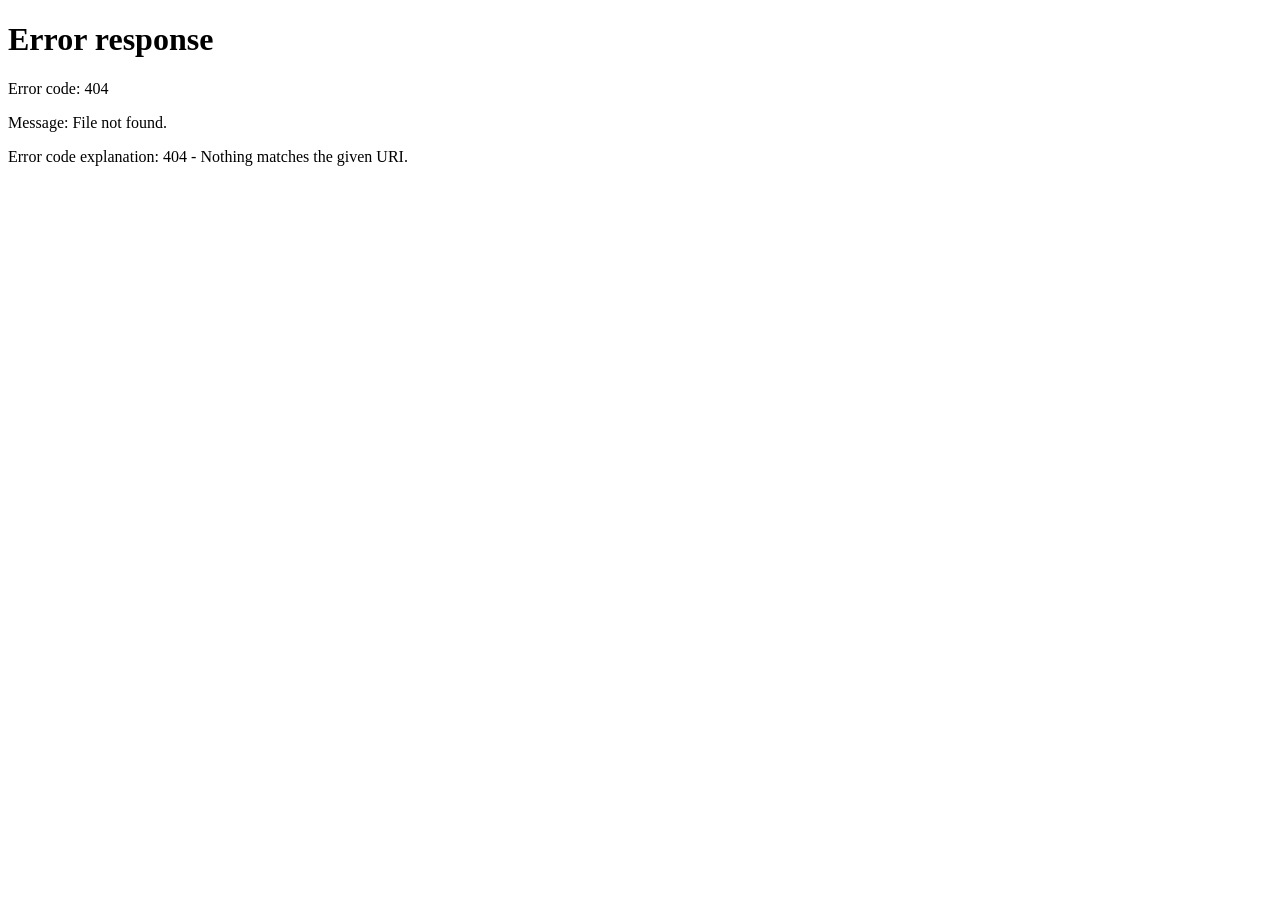
==== index.html @ 85f84c02 "add landing page (CZ verze) with shared design from zvidave.cz - root index.html with browser-langua" ====
<!DOCTYPE html>
<html lang="cs">
<head>
  <meta charset="UTF-8">
  <meta name="viewport" content="width=device-width, initial-scale=1.0">
  <title>Zvídavě</title>
  <script>
    (function () {
      var supported = ['cs', 'en', 'uk', 'fr'];
      var lang = (navigator.language || navigator.userLanguage || 'cs').split('-')[0].toLowerCase();
      var target = supported.indexOf(lang) !== -1 ? lang : 'cs';
      window.location.replace('/' + target + '/');
    })();
  </script>
  <noscript>
    <meta http-equiv="refresh" content="0; url=/cs/">
  </noscript>
</head>
<body>
  <p><a href="/cs/">Pokračujte na českou verzi</a></p>
</body>
</html>
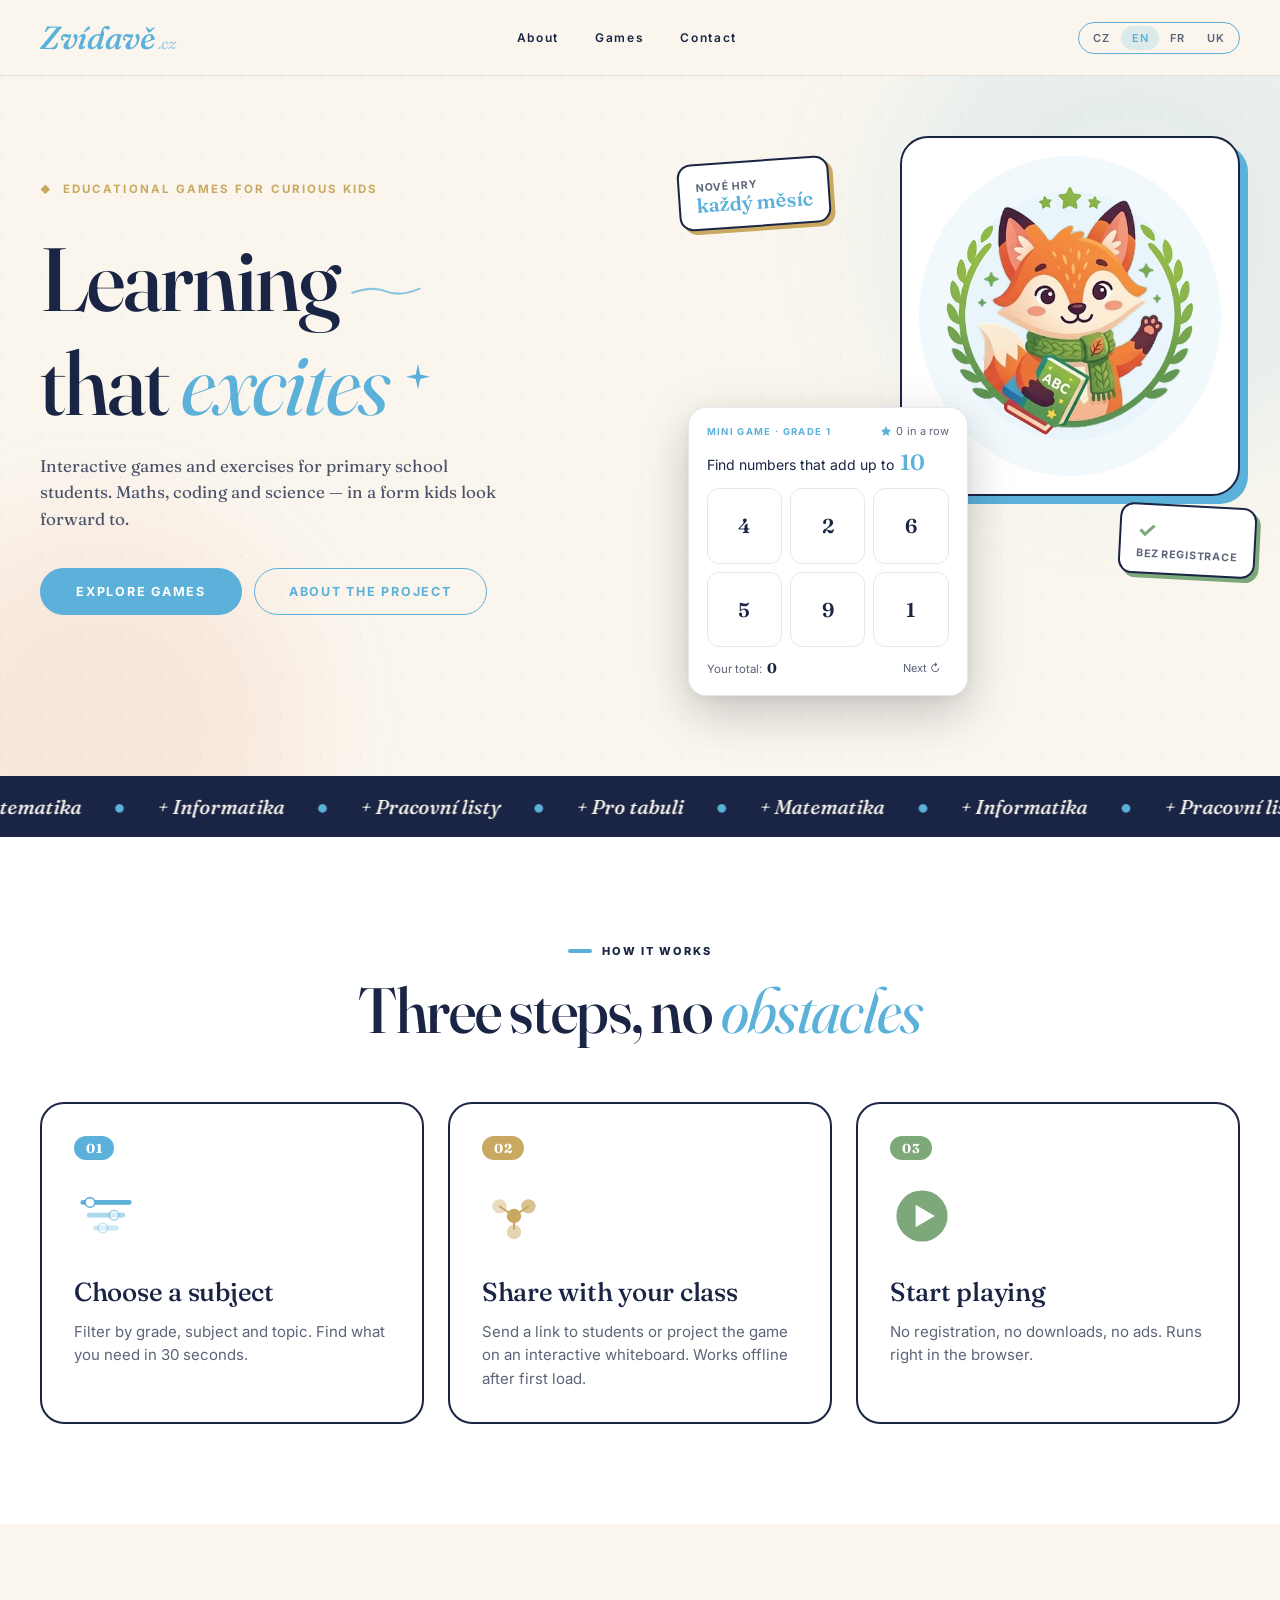
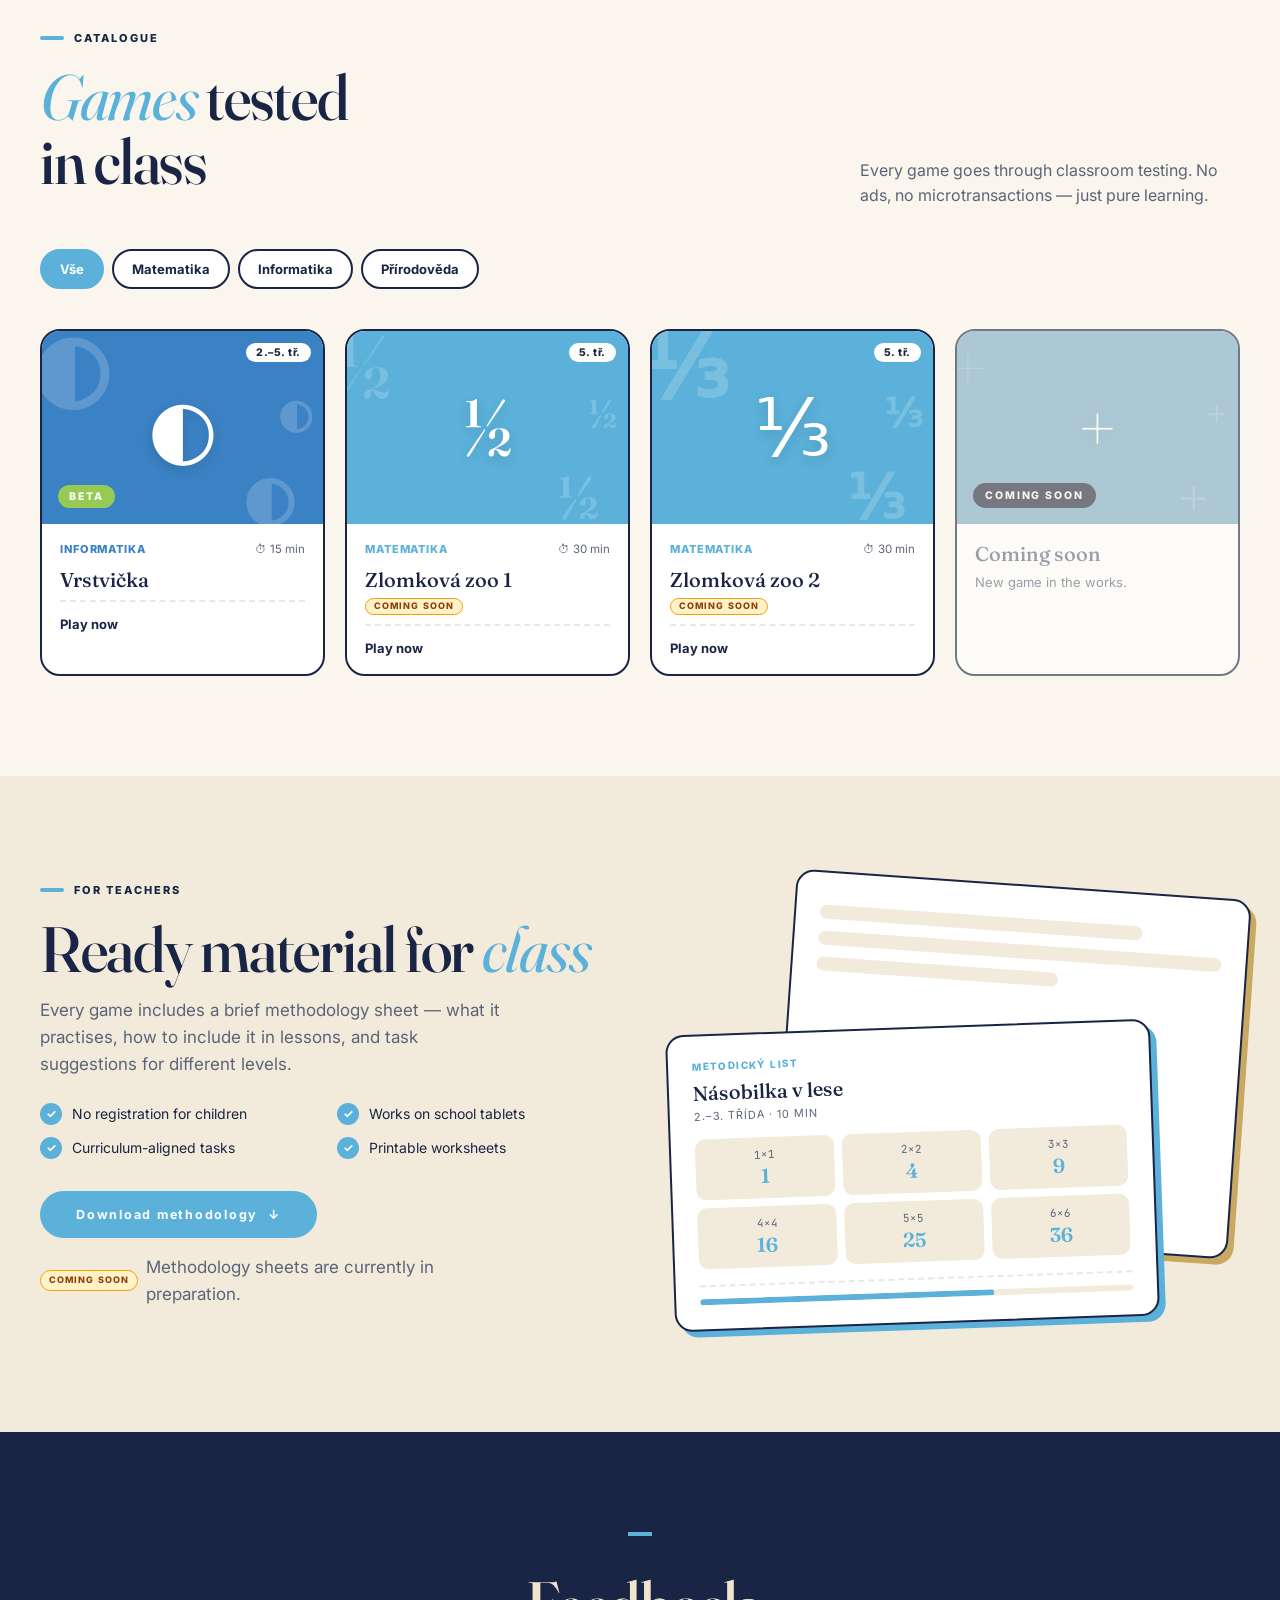
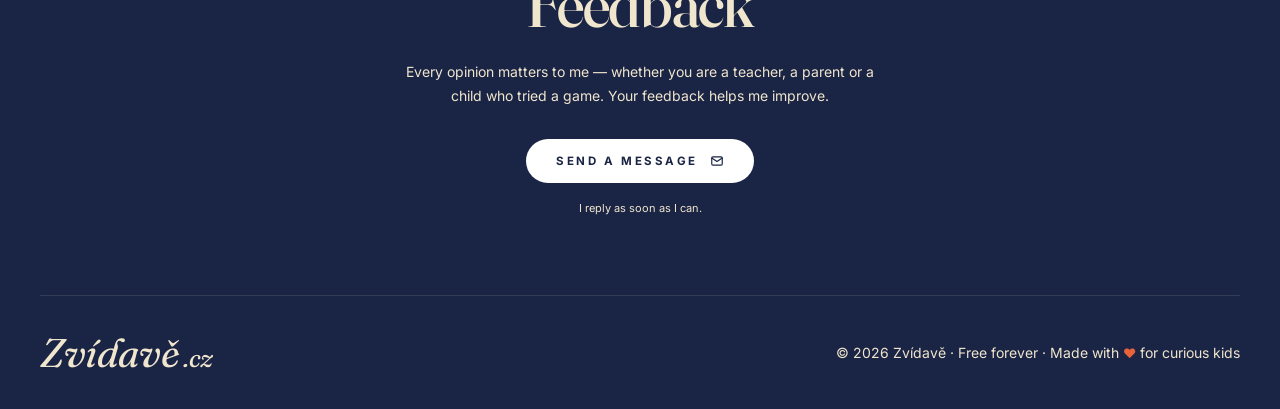
==== commit 7503cfa8: "Add favicon (fox icon) to all HTML pages Adds <link rel="icon"> and <link rel="apple-touch-icon"> po" ====
--- a/index.html
+++ b/index.html
@@ -12,6 +12,8 @@
       window.location.replace('/' + target + '/');
     })();
   </script>
+  <link rel="icon" type="image/png" href="/assets/img/hero-fox.png">
+  <link rel="apple-touch-icon" href="/assets/img/hero-fox.png">
   <noscript>
     <meta http-equiv="refresh" content="0; url=/cs/">
   </noscript>
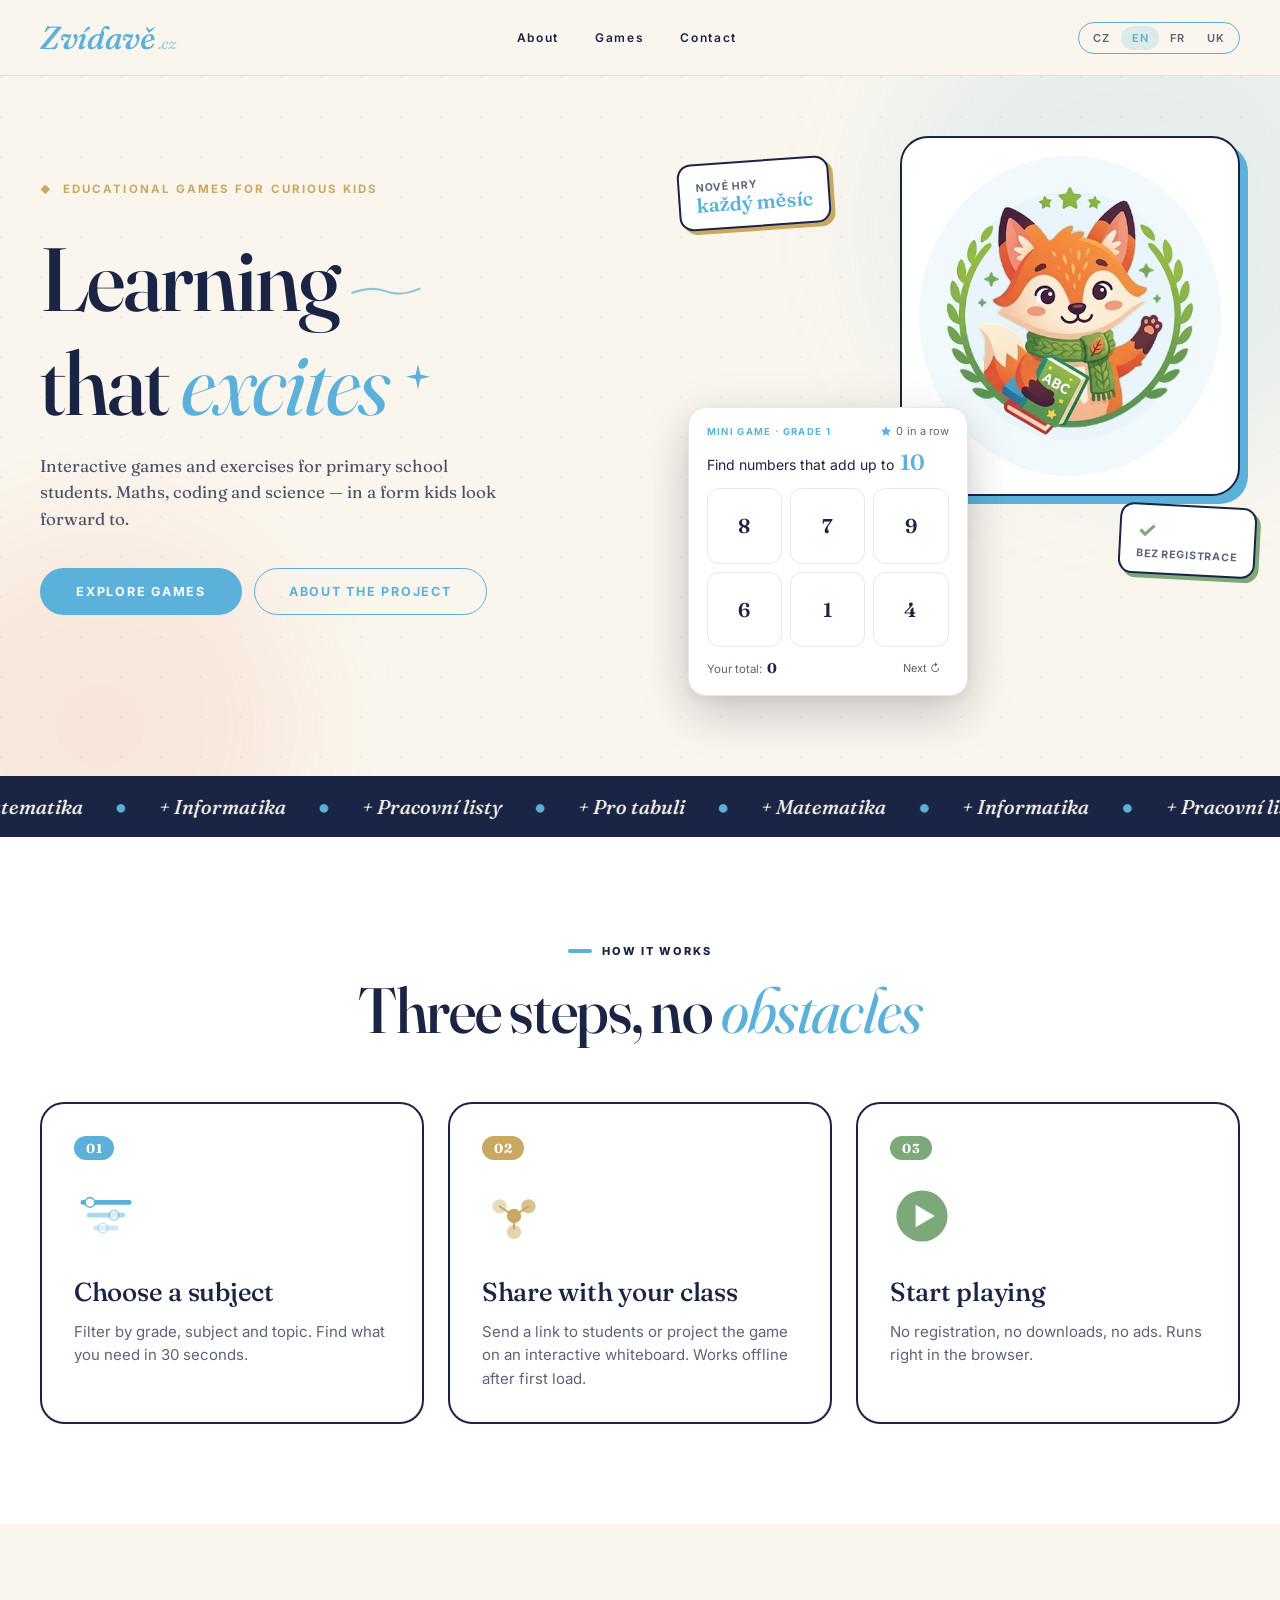
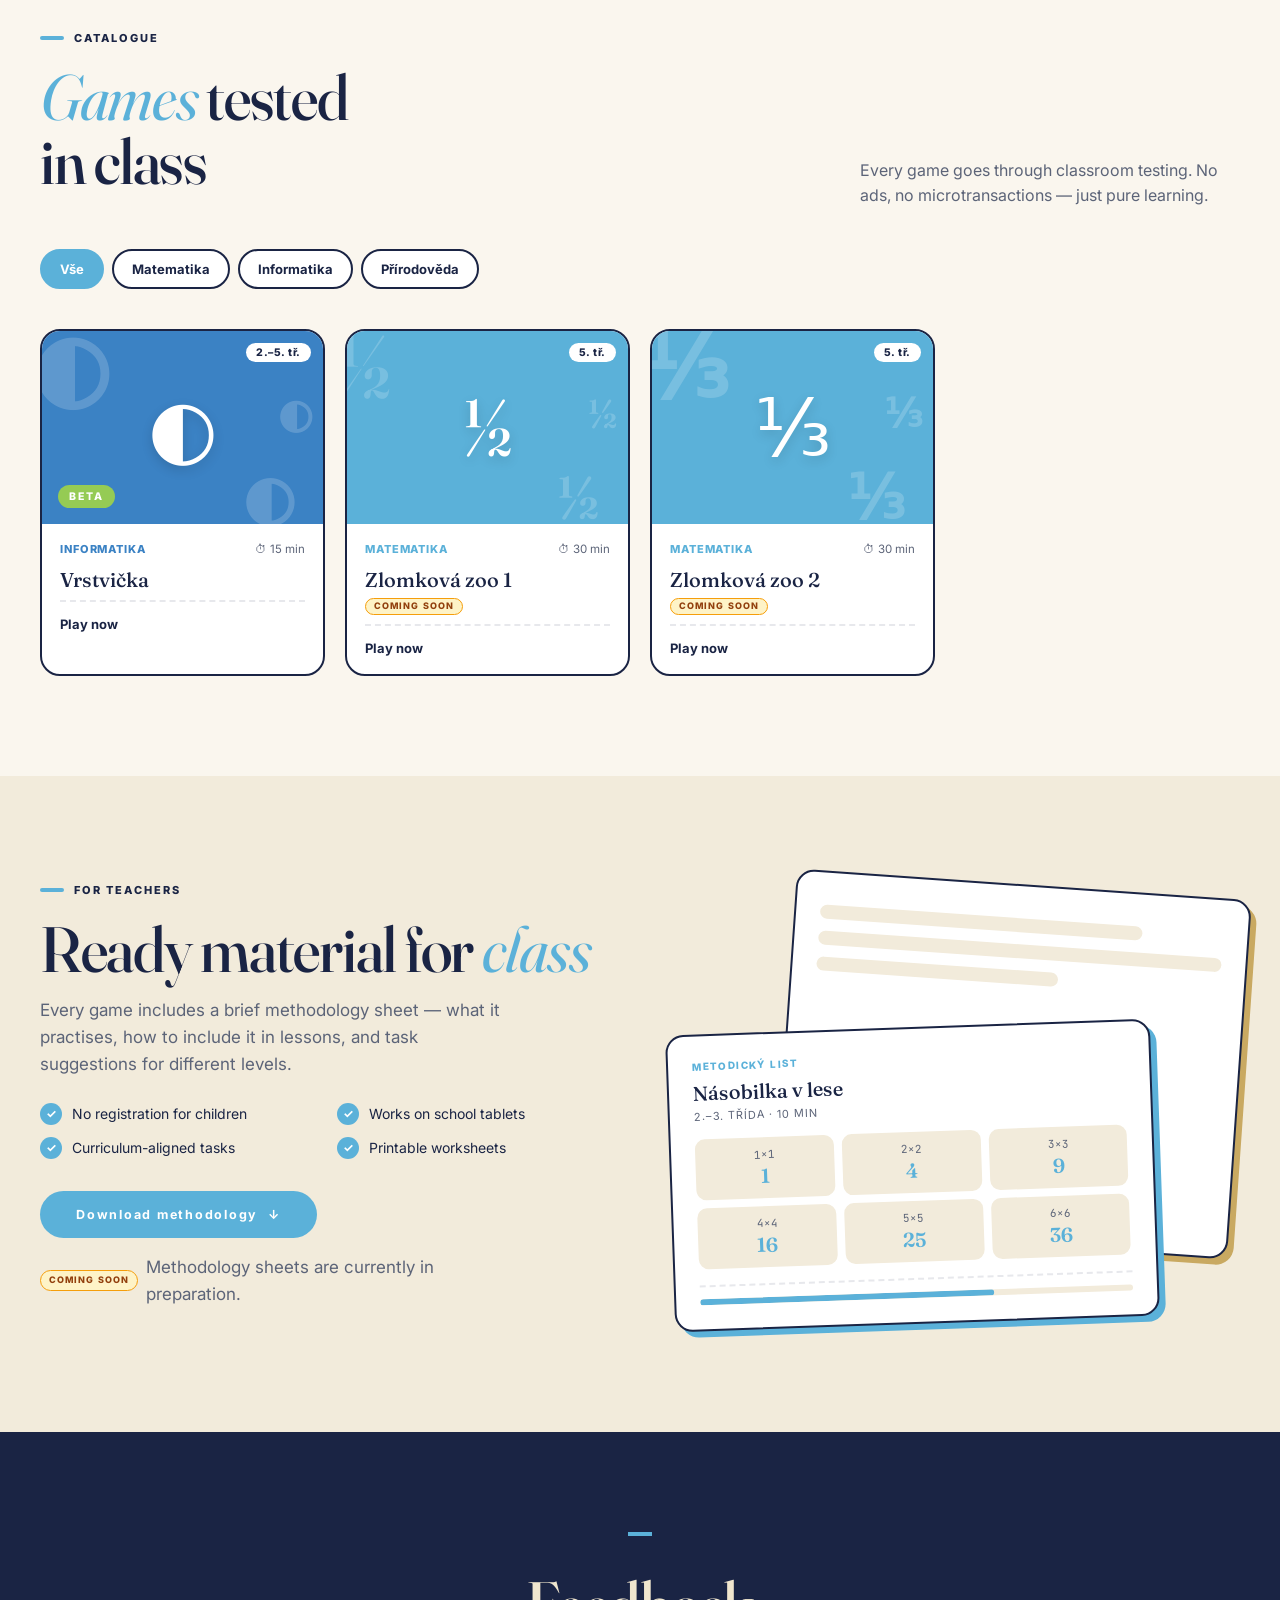
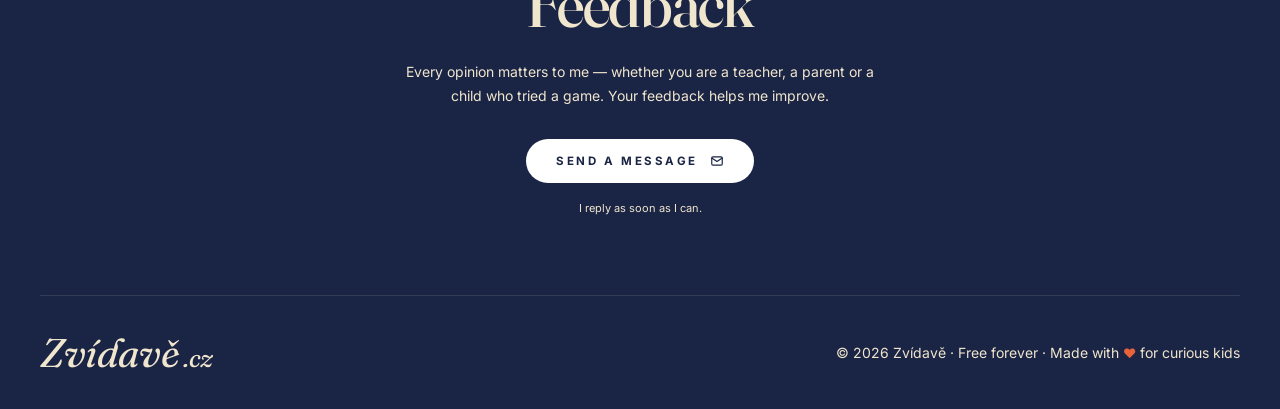
==== commit 499fd3af: "Add canonical tags to all production HTML pages Prevents Google from indexing barhlink.github.io ins" ====
--- a/index.html
+++ b/index.html
@@ -14,6 +14,7 @@
   </script>
   <link rel="icon" type="image/png" href="/assets/img/hero-fox.png">
   <link rel="apple-touch-icon" href="/assets/img/hero-fox.png">
+  <link rel="canonical" href="https://zvidave.cz/">
   <noscript>
     <meta http-equiv="refresh" content="0; url=/cs/">
   </noscript>
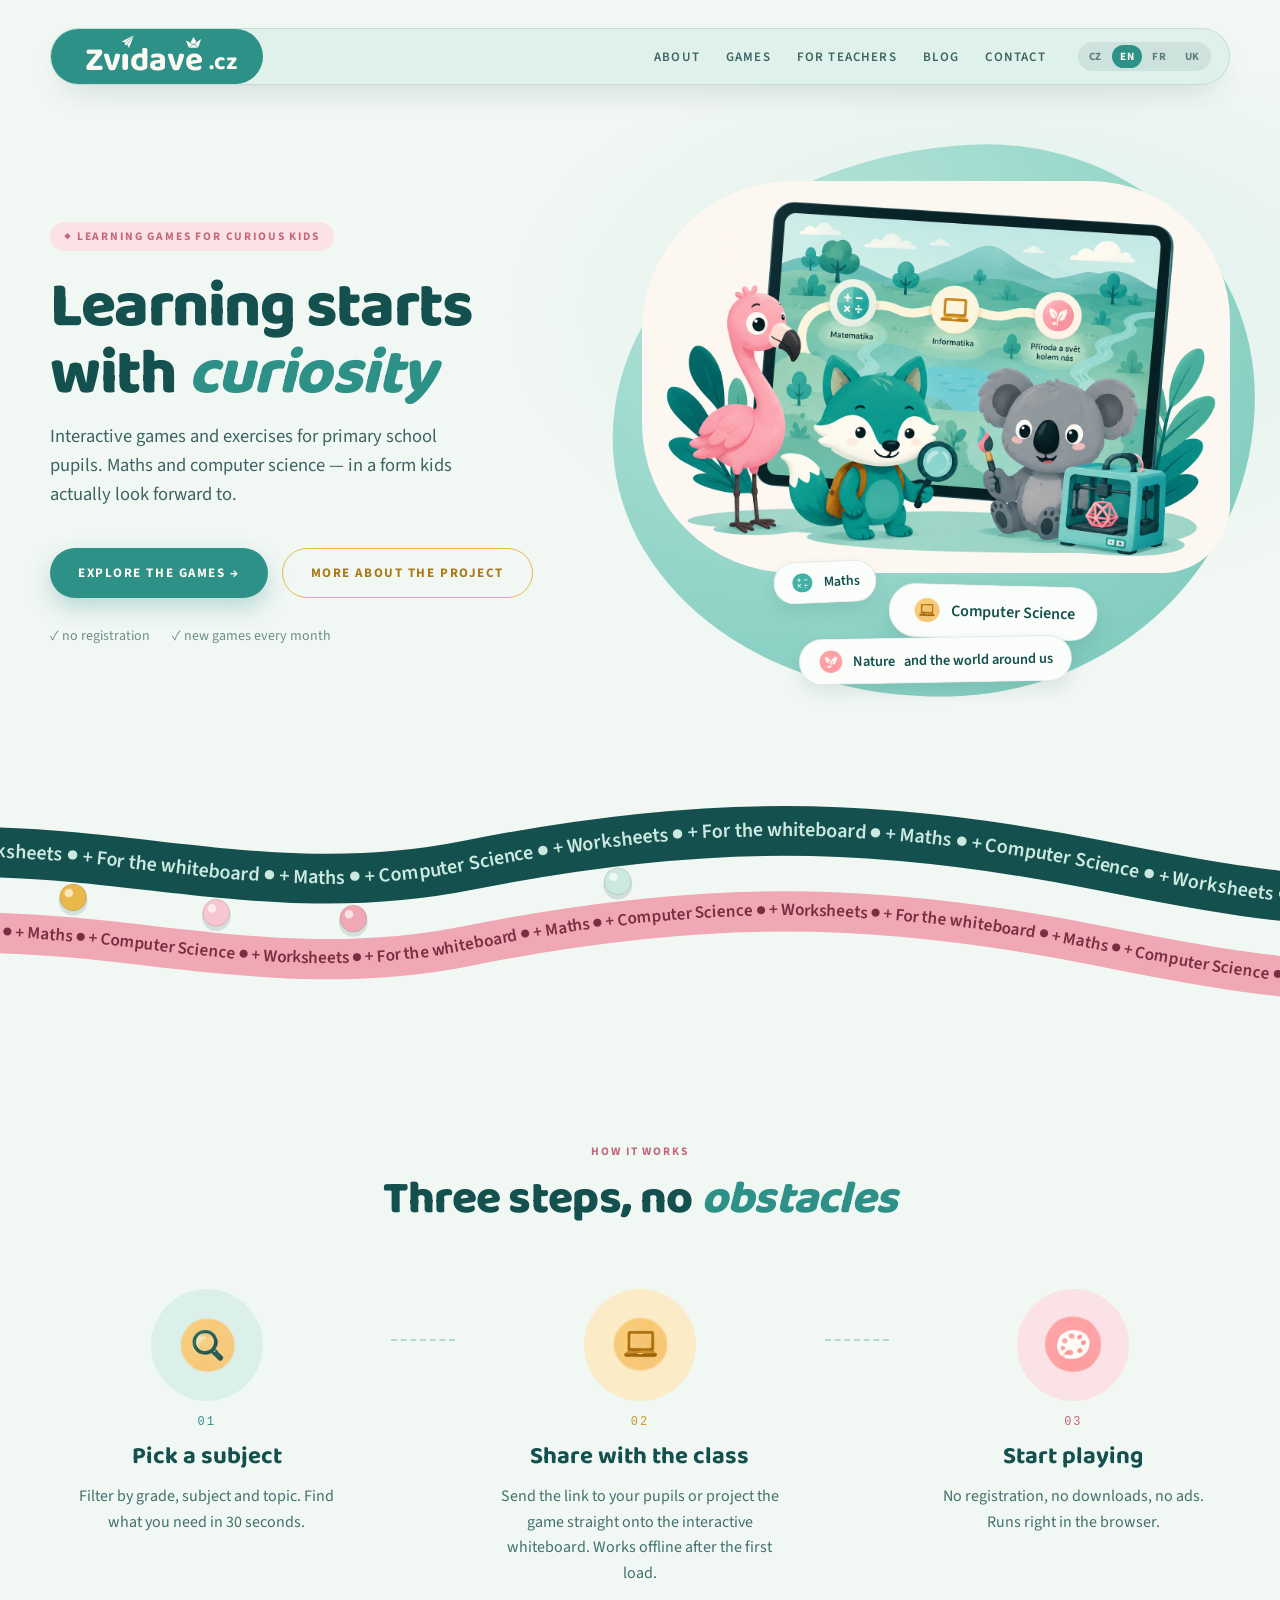
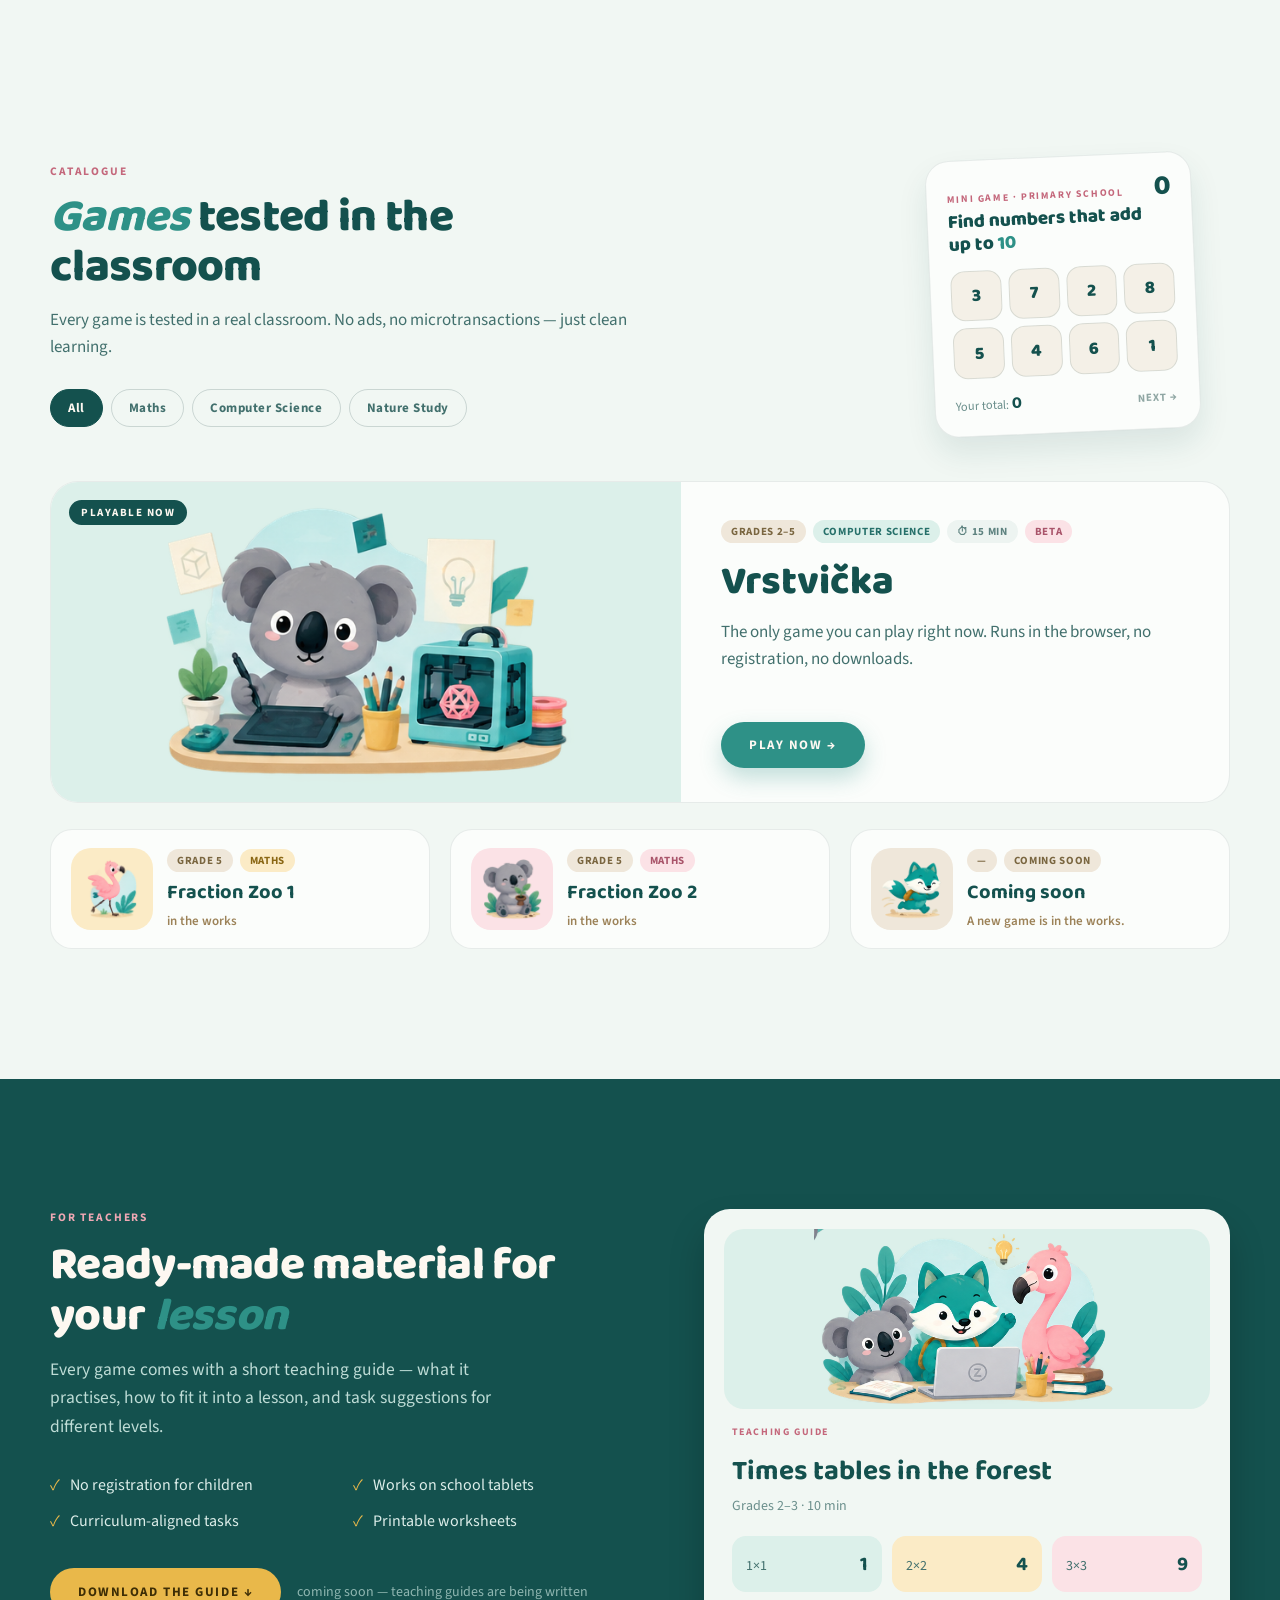
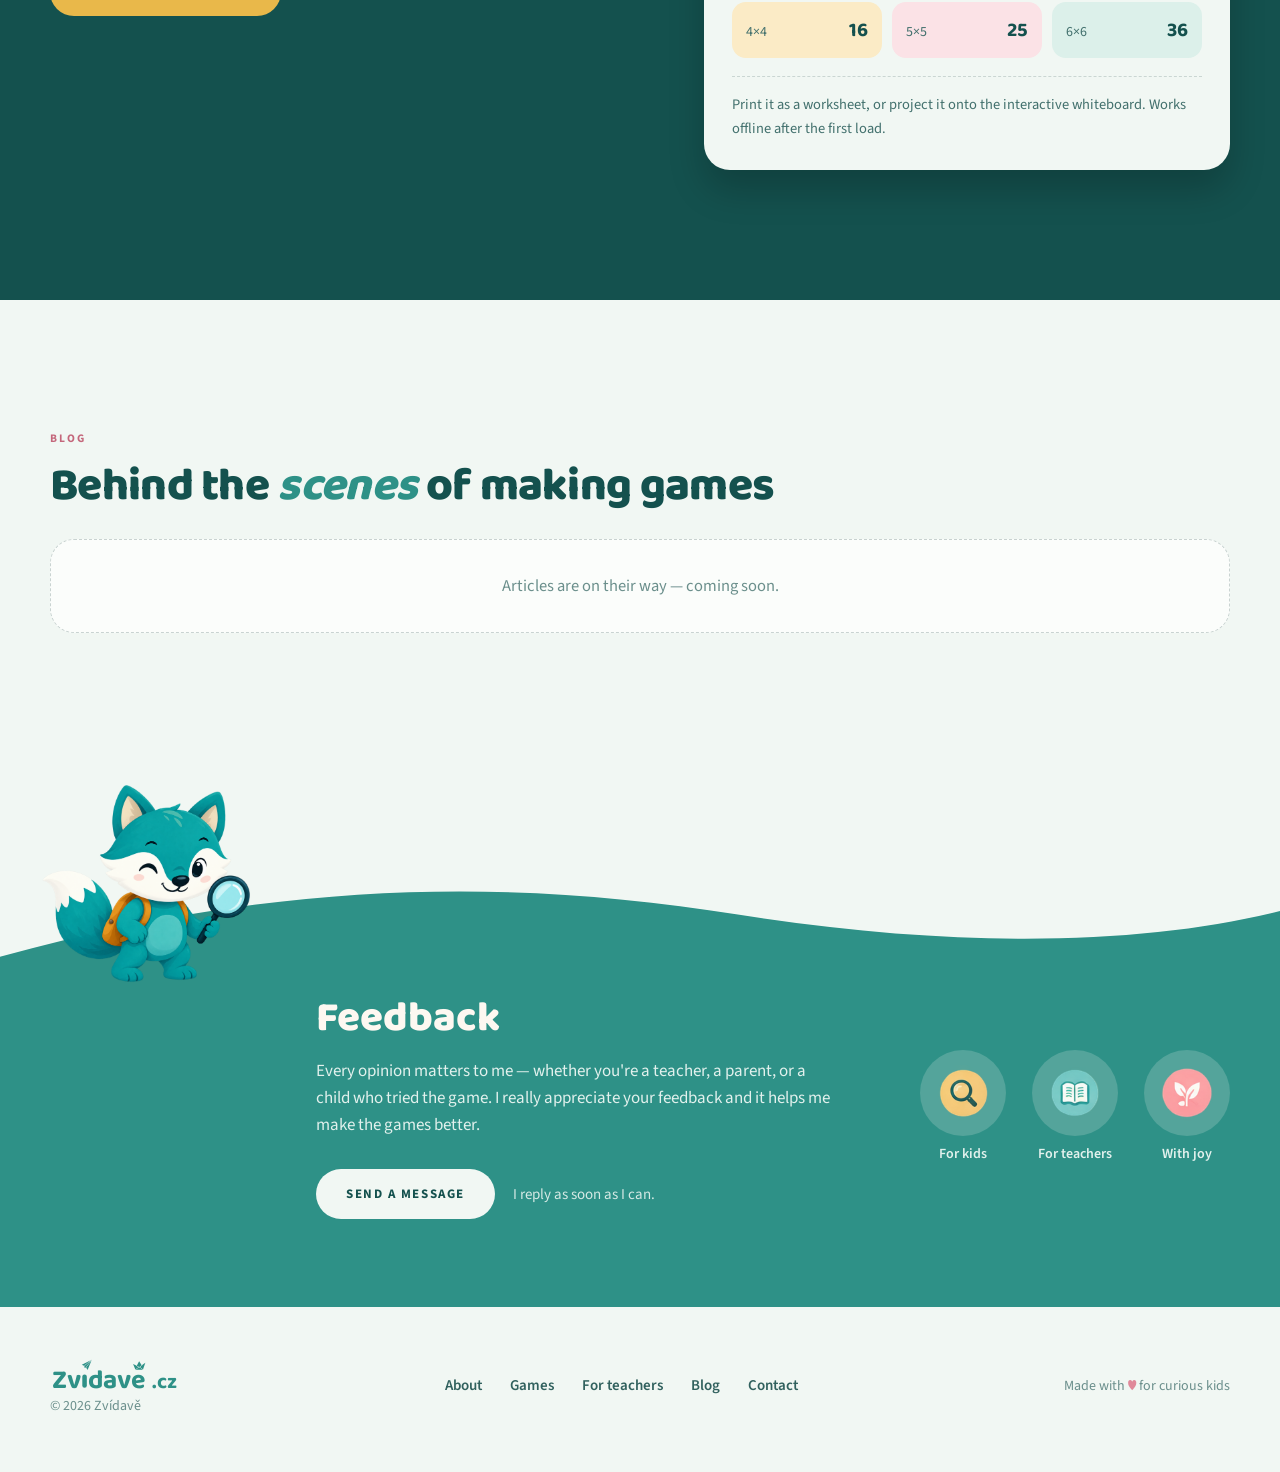
==== commit f61437d7: "Add favicon and apple-touch-icon from the favicon design Same favicon assets as the Redesign-Zvidave" ====
--- a/index.html
+++ b/index.html
@@ -4,6 +4,11 @@
   <meta charset="UTF-8">
   <meta name="viewport" content="width=device-width, initial-scale=1.0">
   <title>Zvídavě</title>
+  <link rel="icon" type="image/svg+xml" href="favicon.svg">
+  <link rel="icon" type="image/png" sizes="32x32" href="favicon-32.png">
+  <link rel="icon" type="image/png" sizes="16x16" href="favicon-16.png">
+  <link rel="shortcut icon" href="favicon.ico">
+  <link rel="apple-touch-icon" sizes="180x180" href="apple-touch-icon.png">
   <script>
     (function () {
       var supported = ['cs', 'en', 'uk', 'fr'];
@@ -12,9 +17,6 @@
       window.location.replace('/' + target + '/');
     })();
   </script>
-  <link rel="icon" type="image/png" href="/assets/img/hero-fox.png">
-  <link rel="apple-touch-icon" href="/assets/img/hero-fox.png">
-  <link rel="canonical" href="https://zvidave.cz/">
   <noscript>
     <meta http-equiv="refresh" content="0; url=/cs/">
   </noscript>
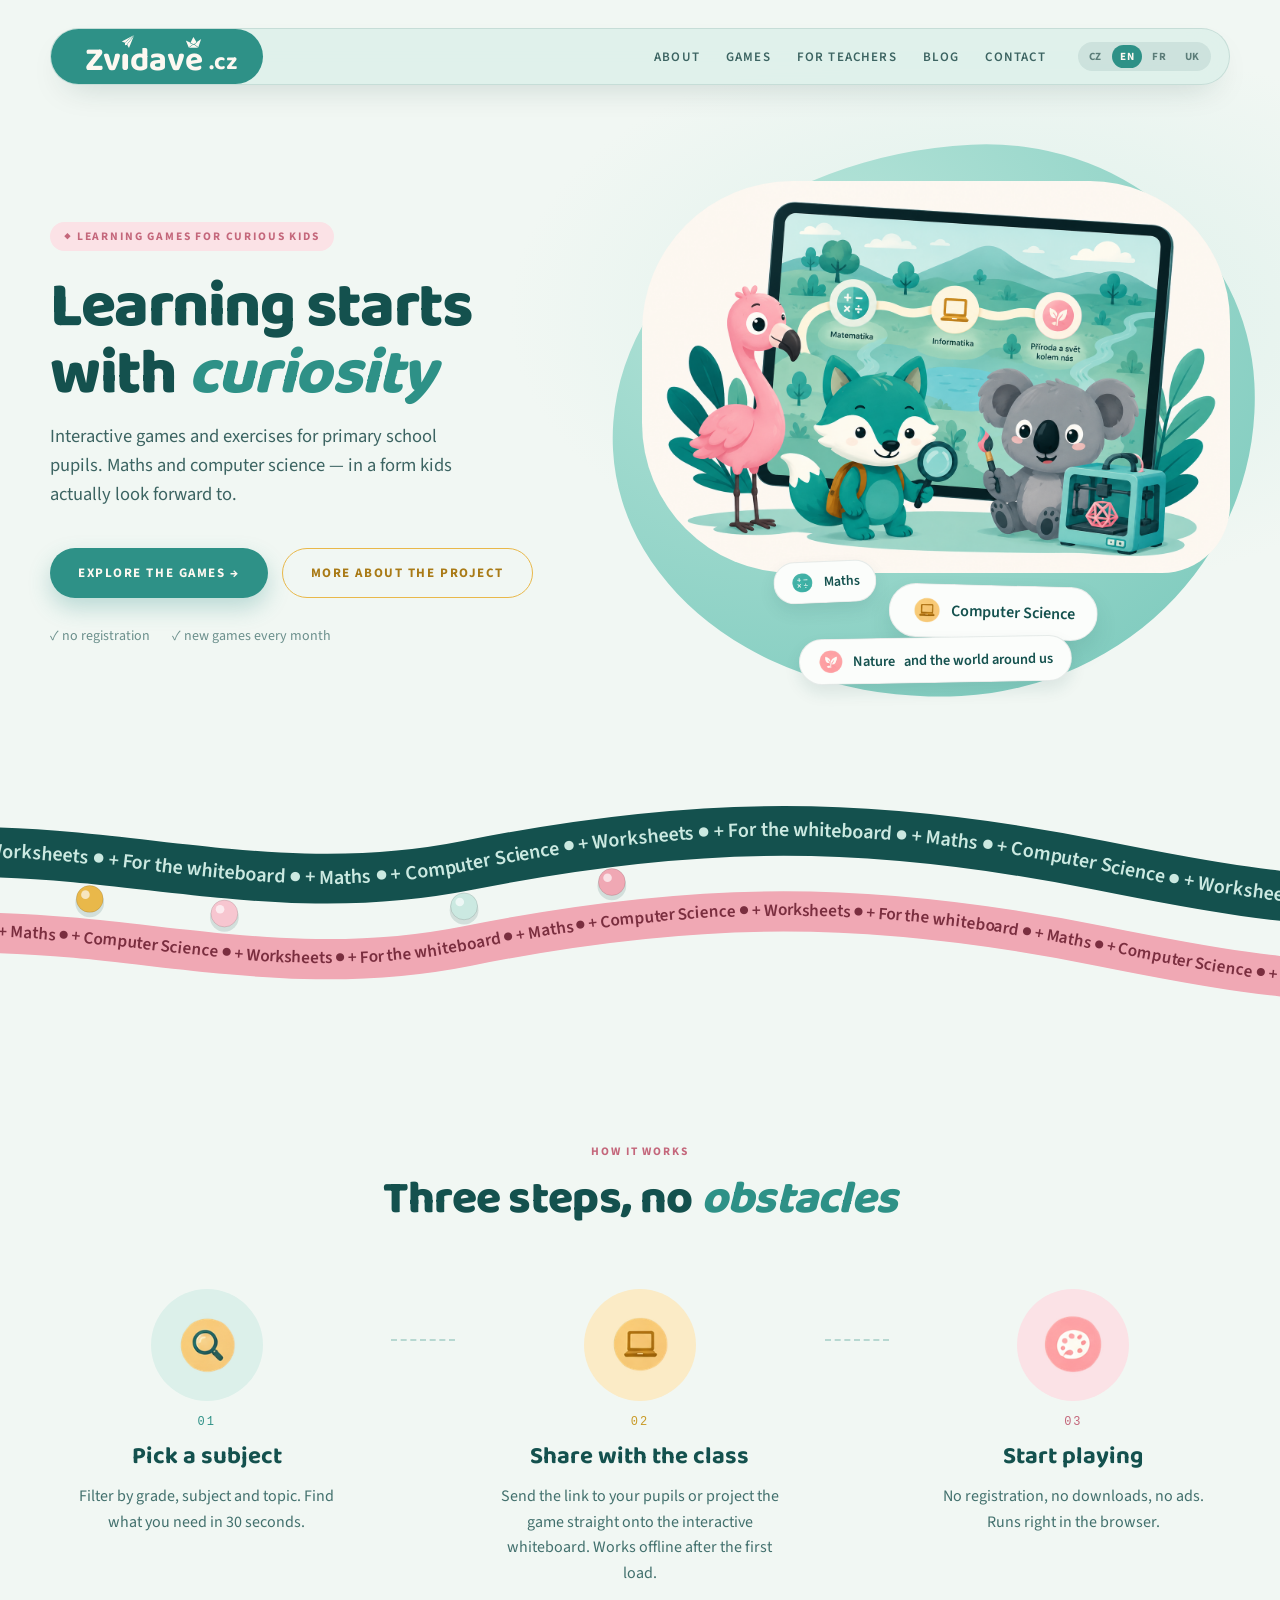
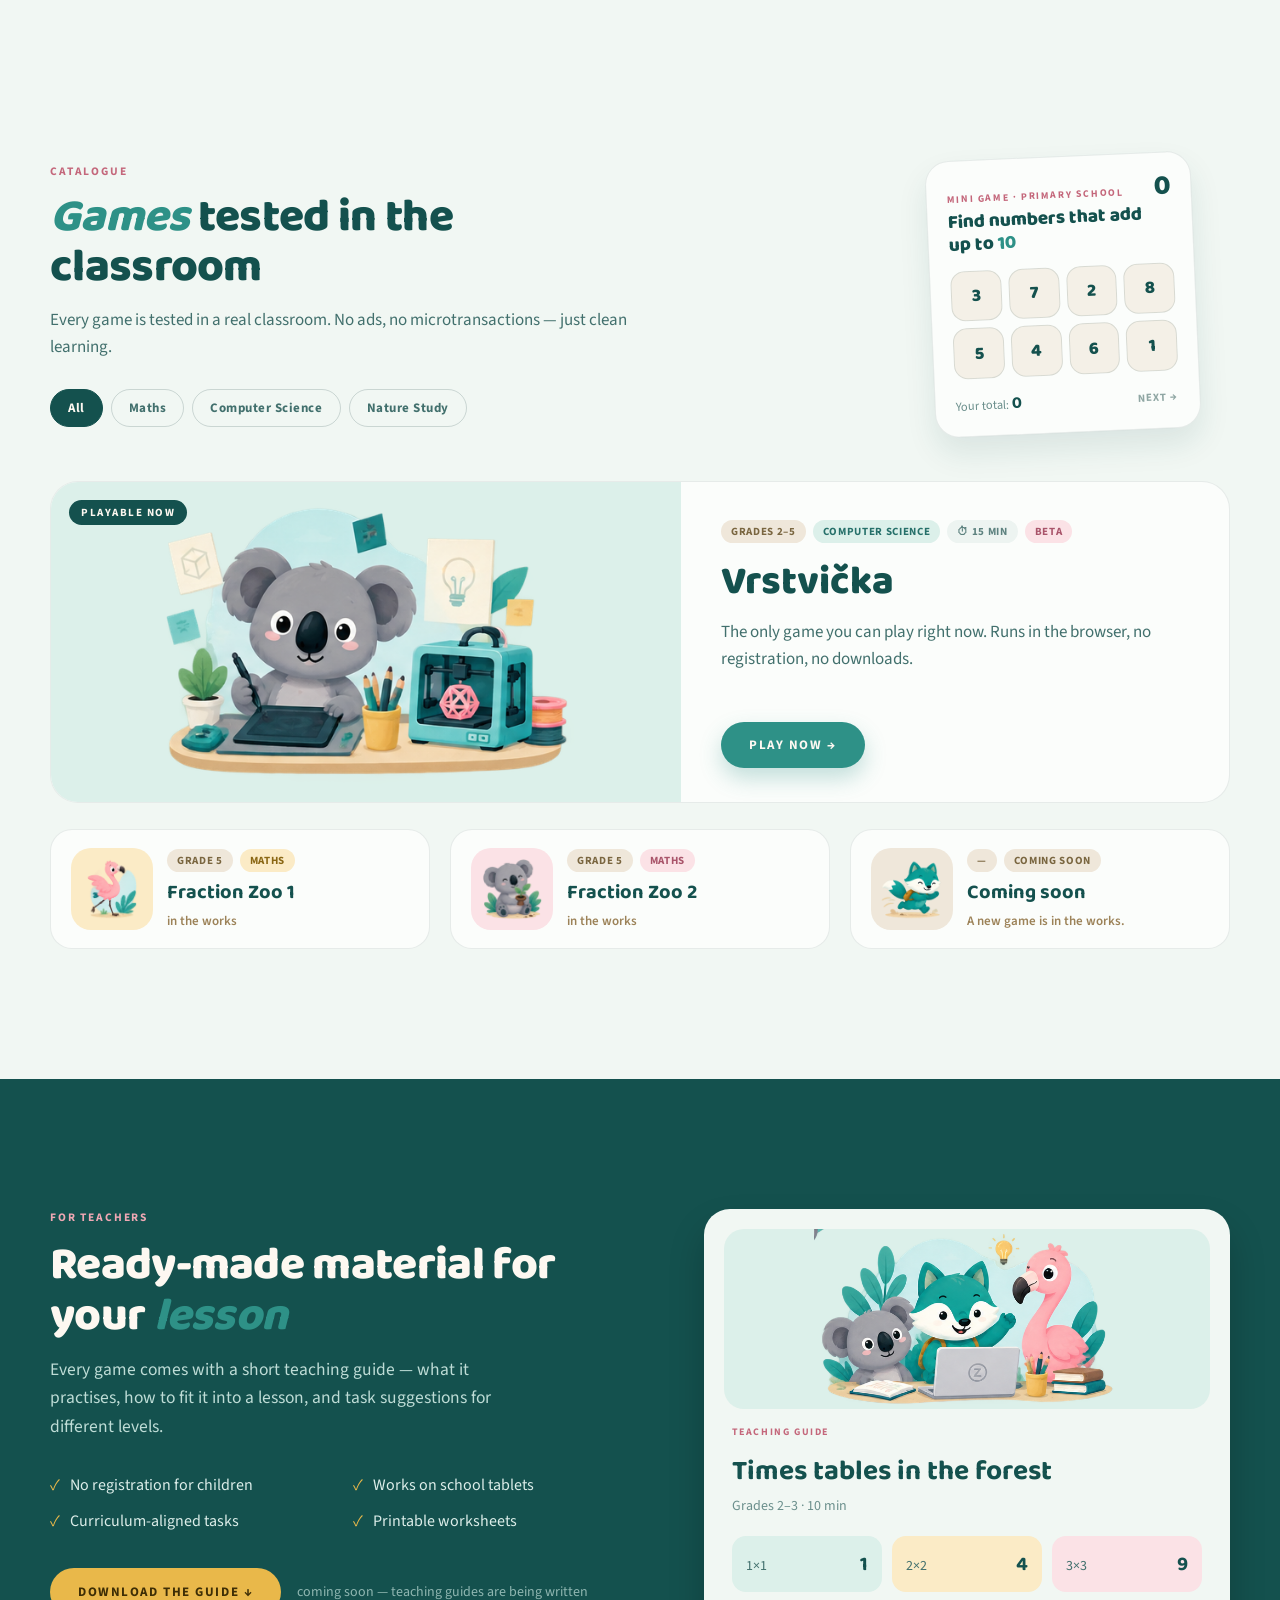
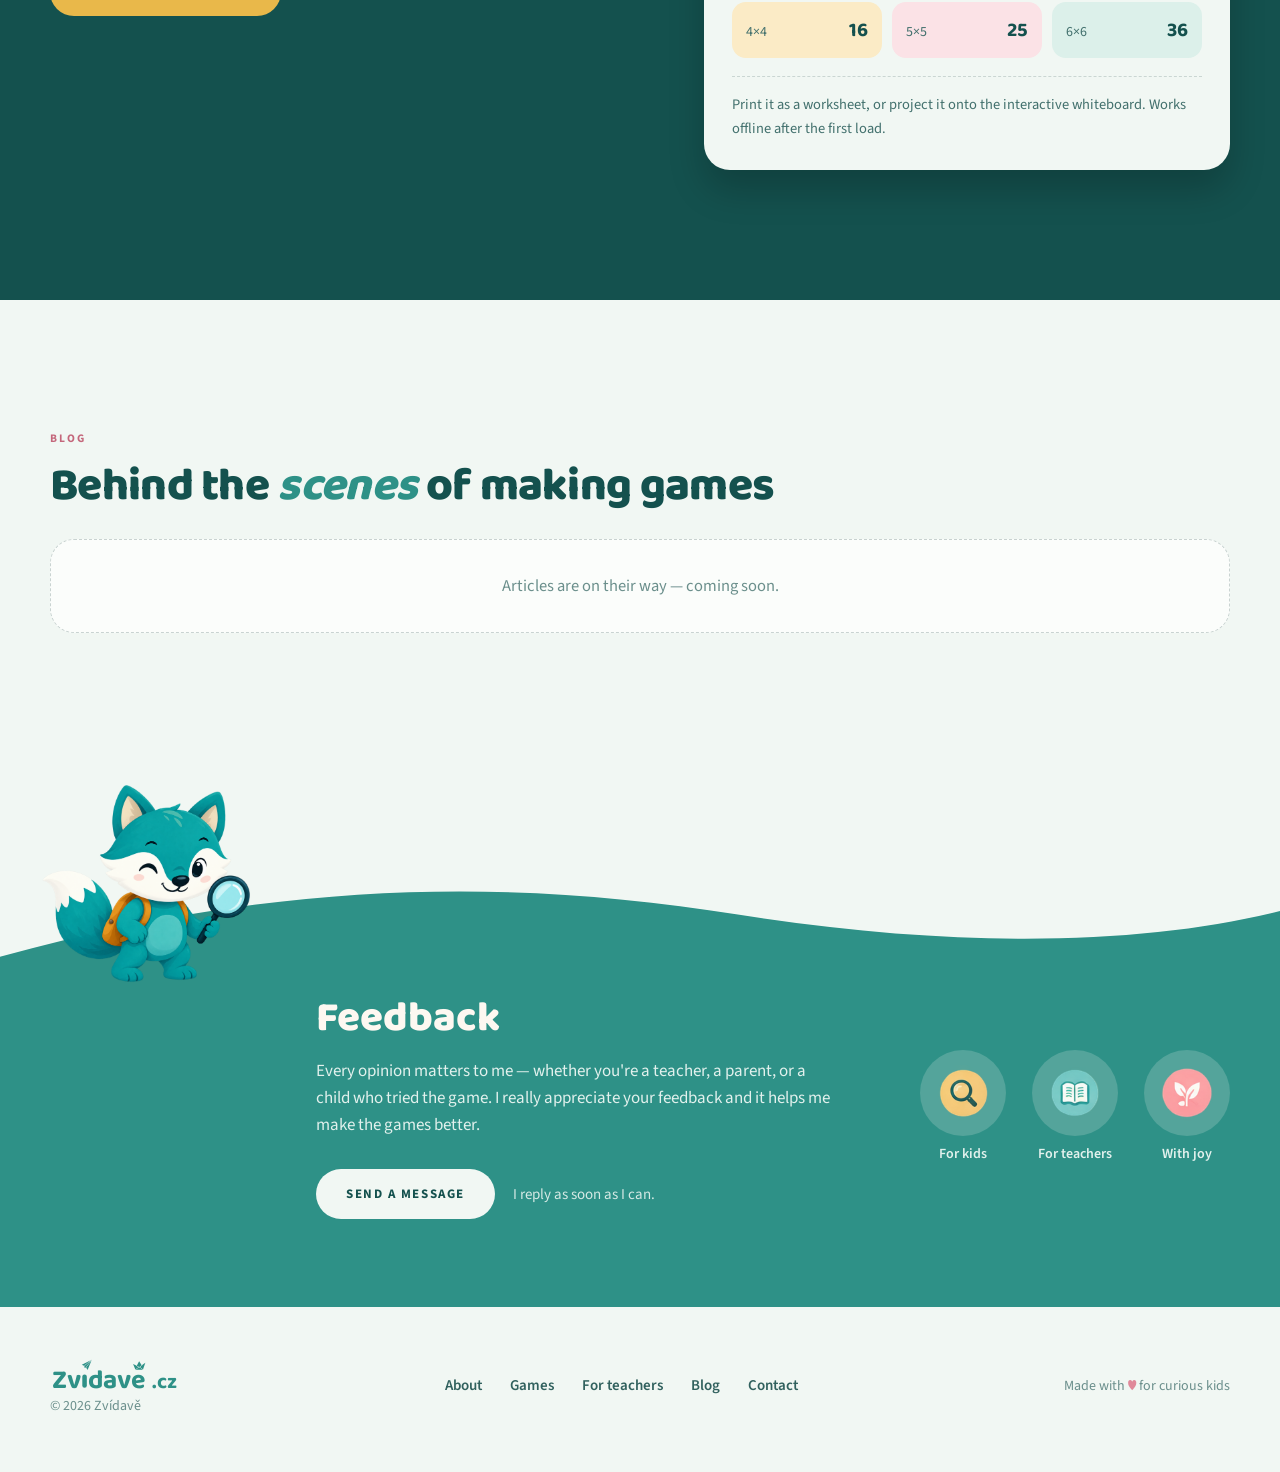
==== commit 47b7a068: "Drop apple-touch-icon, ship only the browser-tab favicon Keeping just the paper-boat/bird mark (favi" ====
--- a/index.html
+++ b/index.html
@@ -8,7 +8,6 @@
   <link rel="icon" type="image/png" sizes="32x32" href="favicon-32.png">
   <link rel="icon" type="image/png" sizes="16x16" href="favicon-16.png">
   <link rel="shortcut icon" href="favicon.ico">
-  <link rel="apple-touch-icon" sizes="180x180" href="apple-touch-icon.png">
   <script>
     (function () {
       var supported = ['cs', 'en', 'uk', 'fr'];
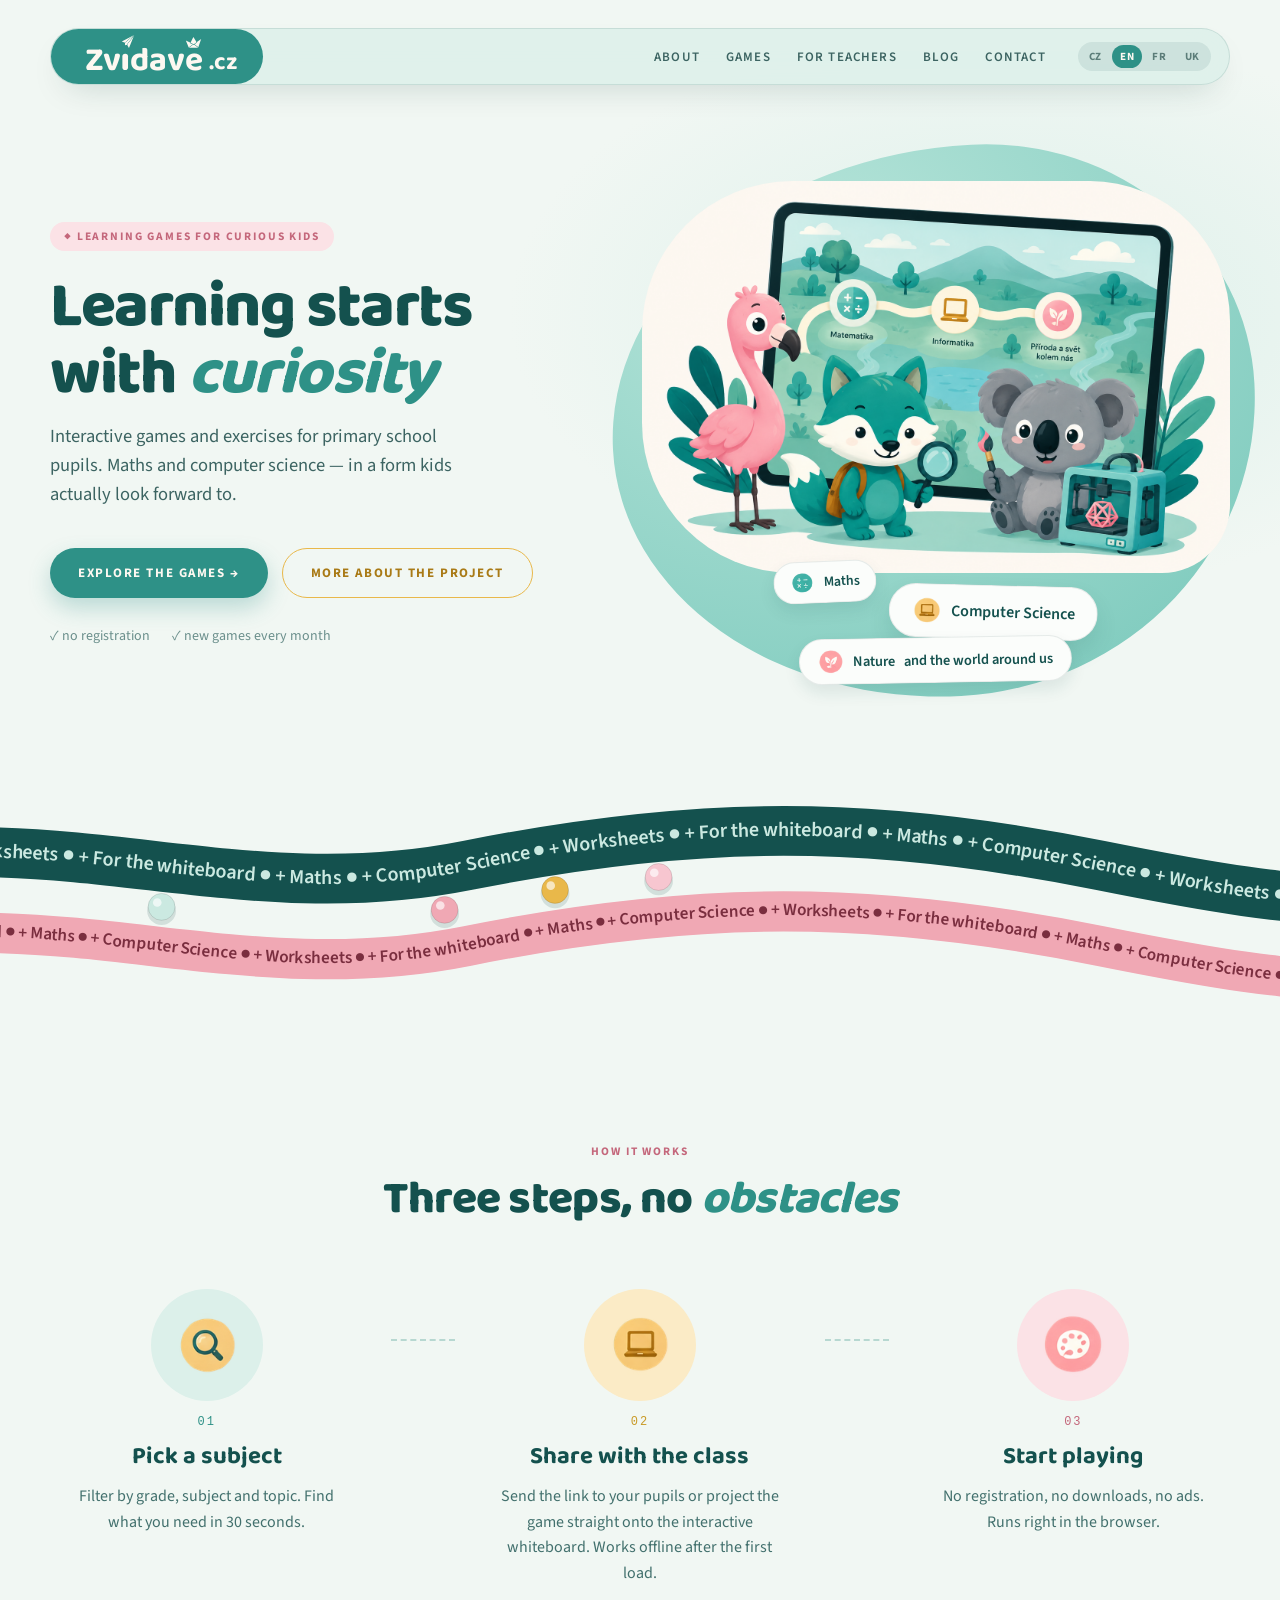
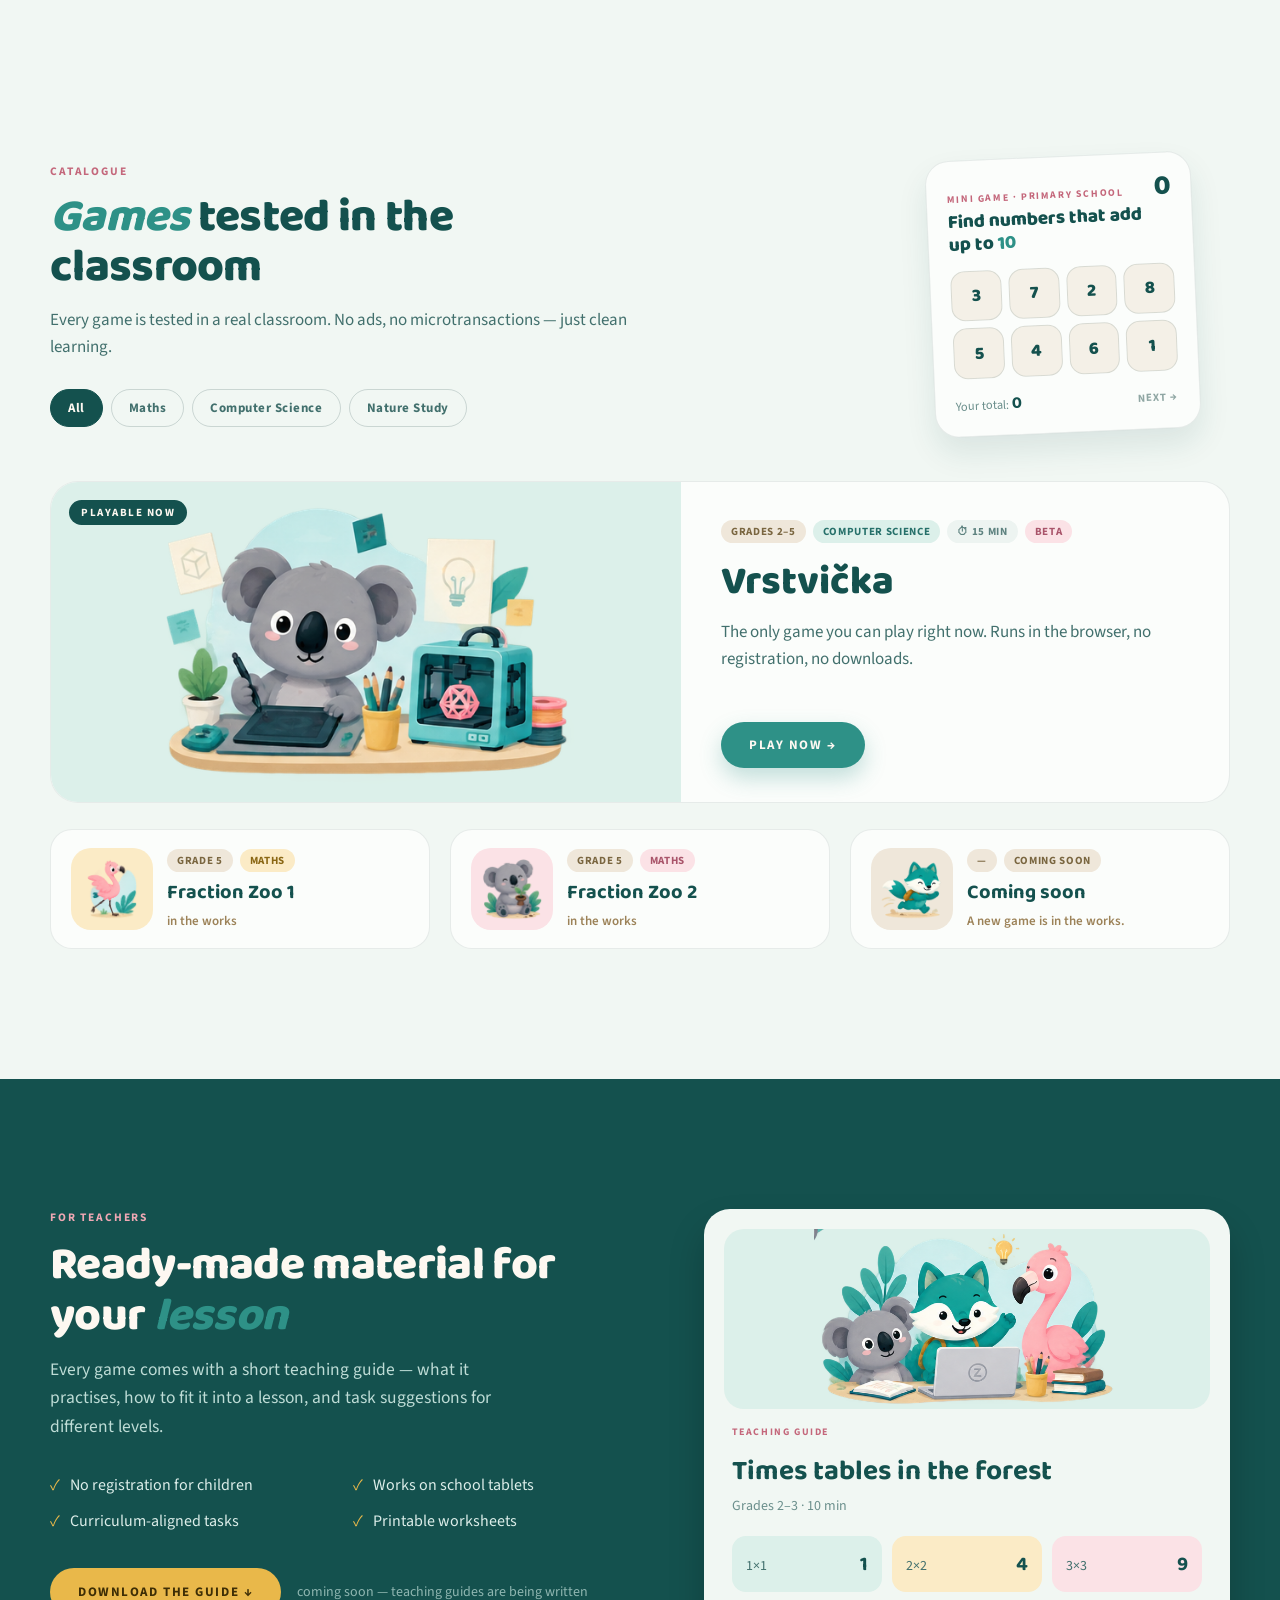
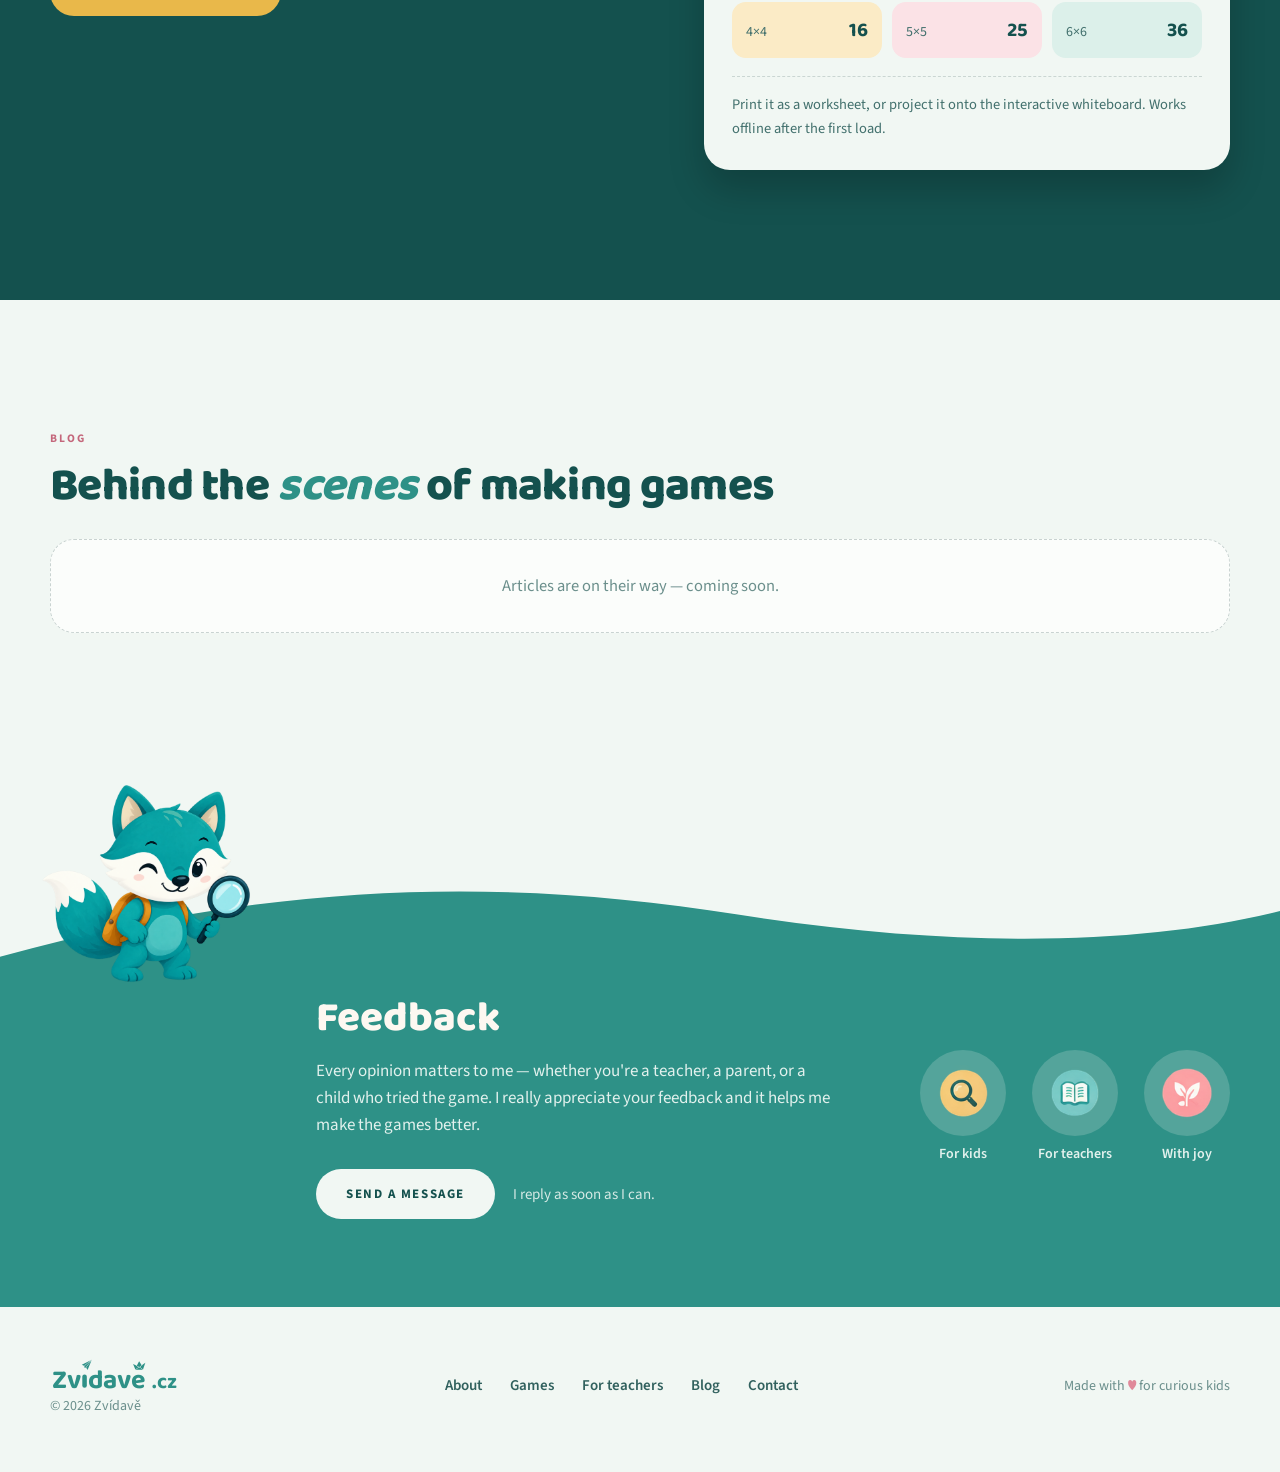
==== commit 6aae42a8: "Reorder favicon links to fix Safari tab icon Safari's icon-selection logic is unreliable with type="" ====
--- a/index.html
+++ b/index.html
@@ -4,10 +4,10 @@
   <meta charset="UTF-8">
   <meta name="viewport" content="width=device-width, initial-scale=1.0">
   <title>Zvídavě</title>
-  <link rel="icon" type="image/svg+xml" href="favicon.svg">
+  <link rel="icon" href="favicon.ico" sizes="32x32">
+  <link rel="icon" href="favicon.svg" type="image/svg+xml">
   <link rel="icon" type="image/png" sizes="32x32" href="favicon-32.png">
   <link rel="icon" type="image/png" sizes="16x16" href="favicon-16.png">
-  <link rel="shortcut icon" href="favicon.ico">
   <script>
     (function () {
       var supported = ['cs', 'en', 'uk', 'fr'];
